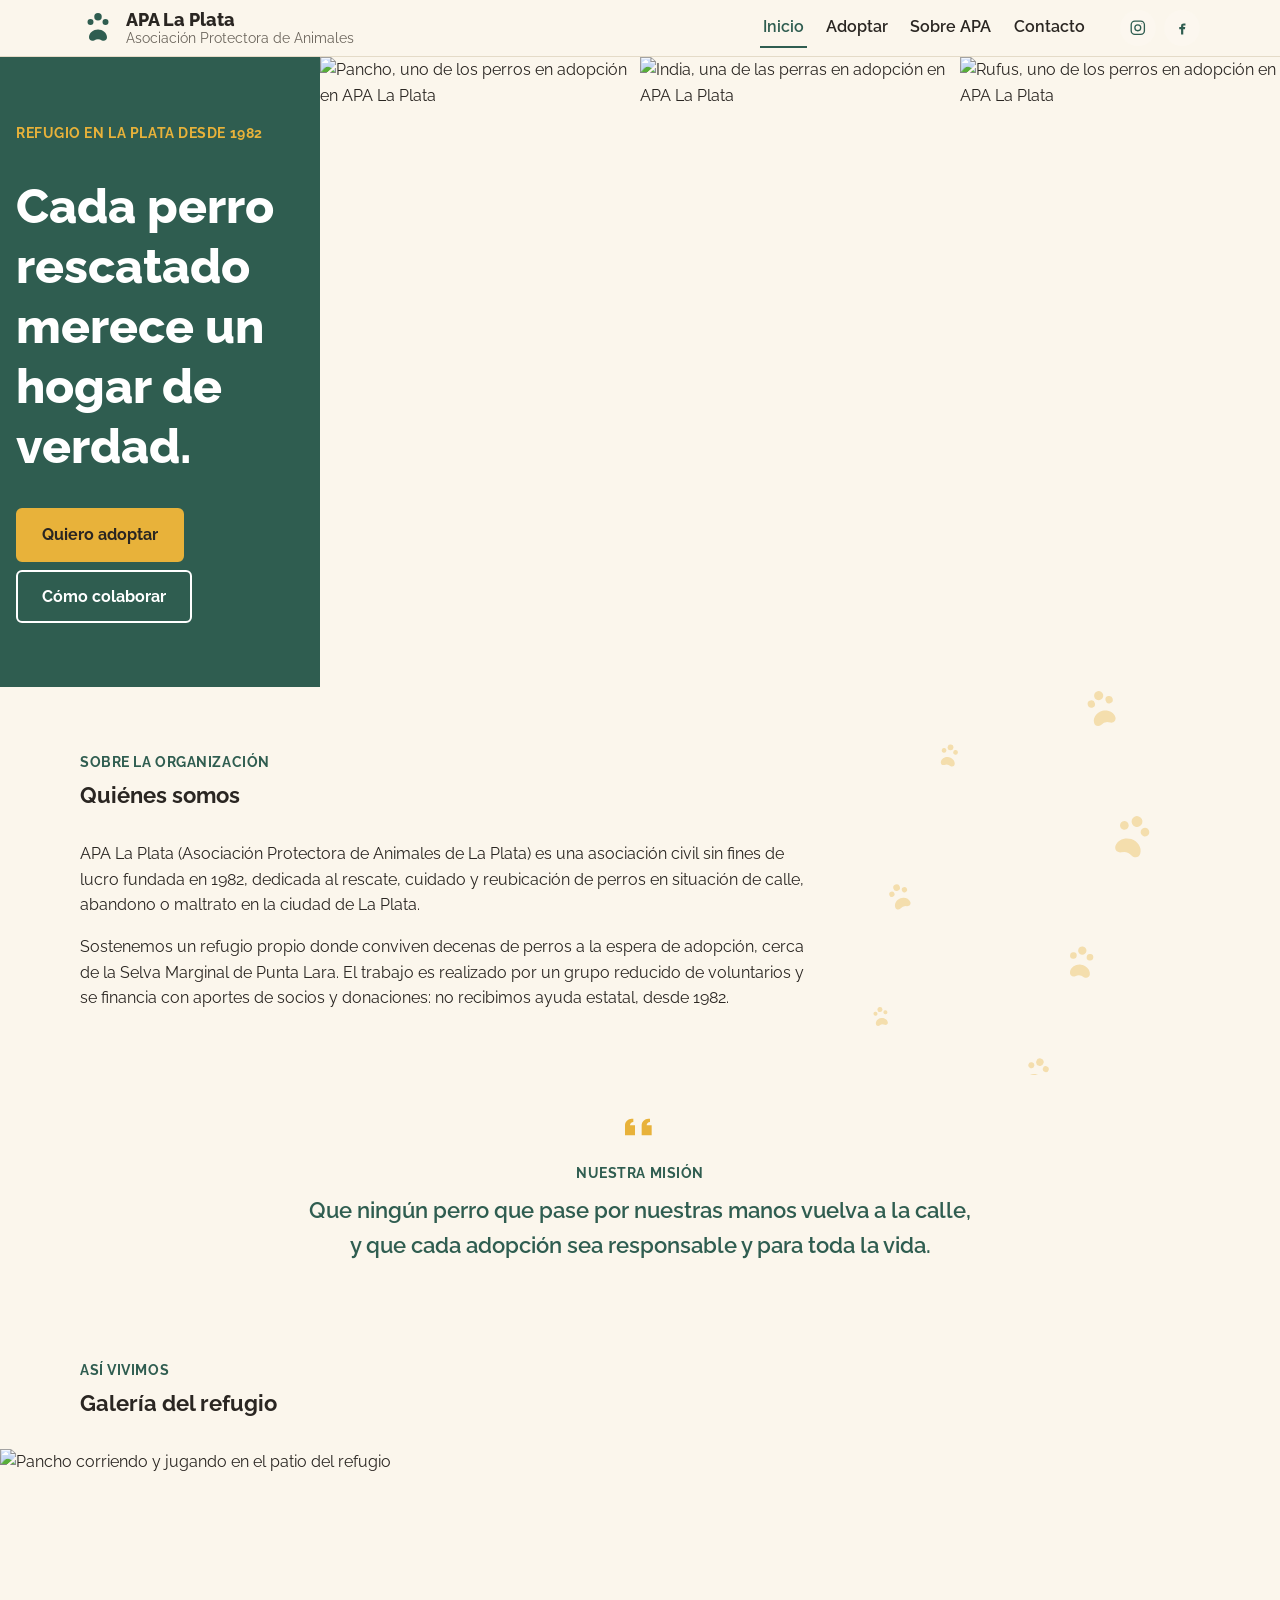
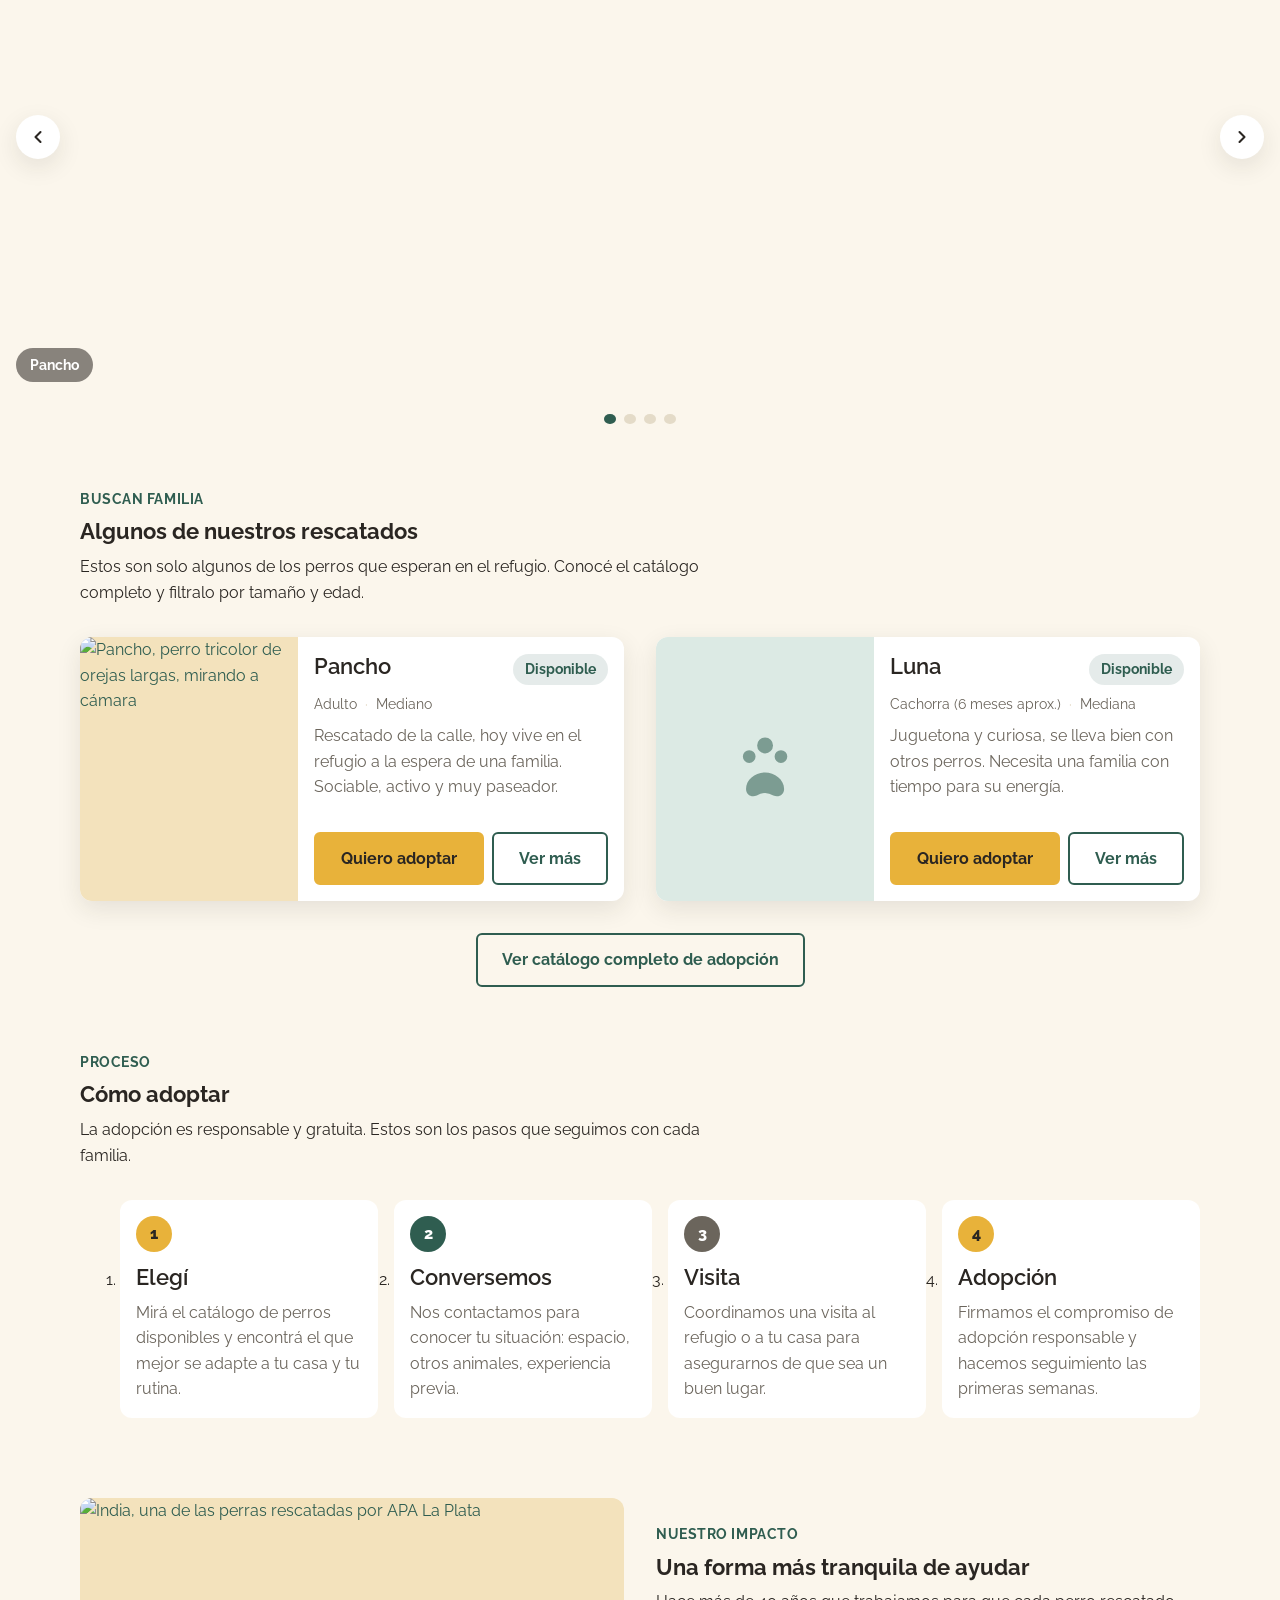
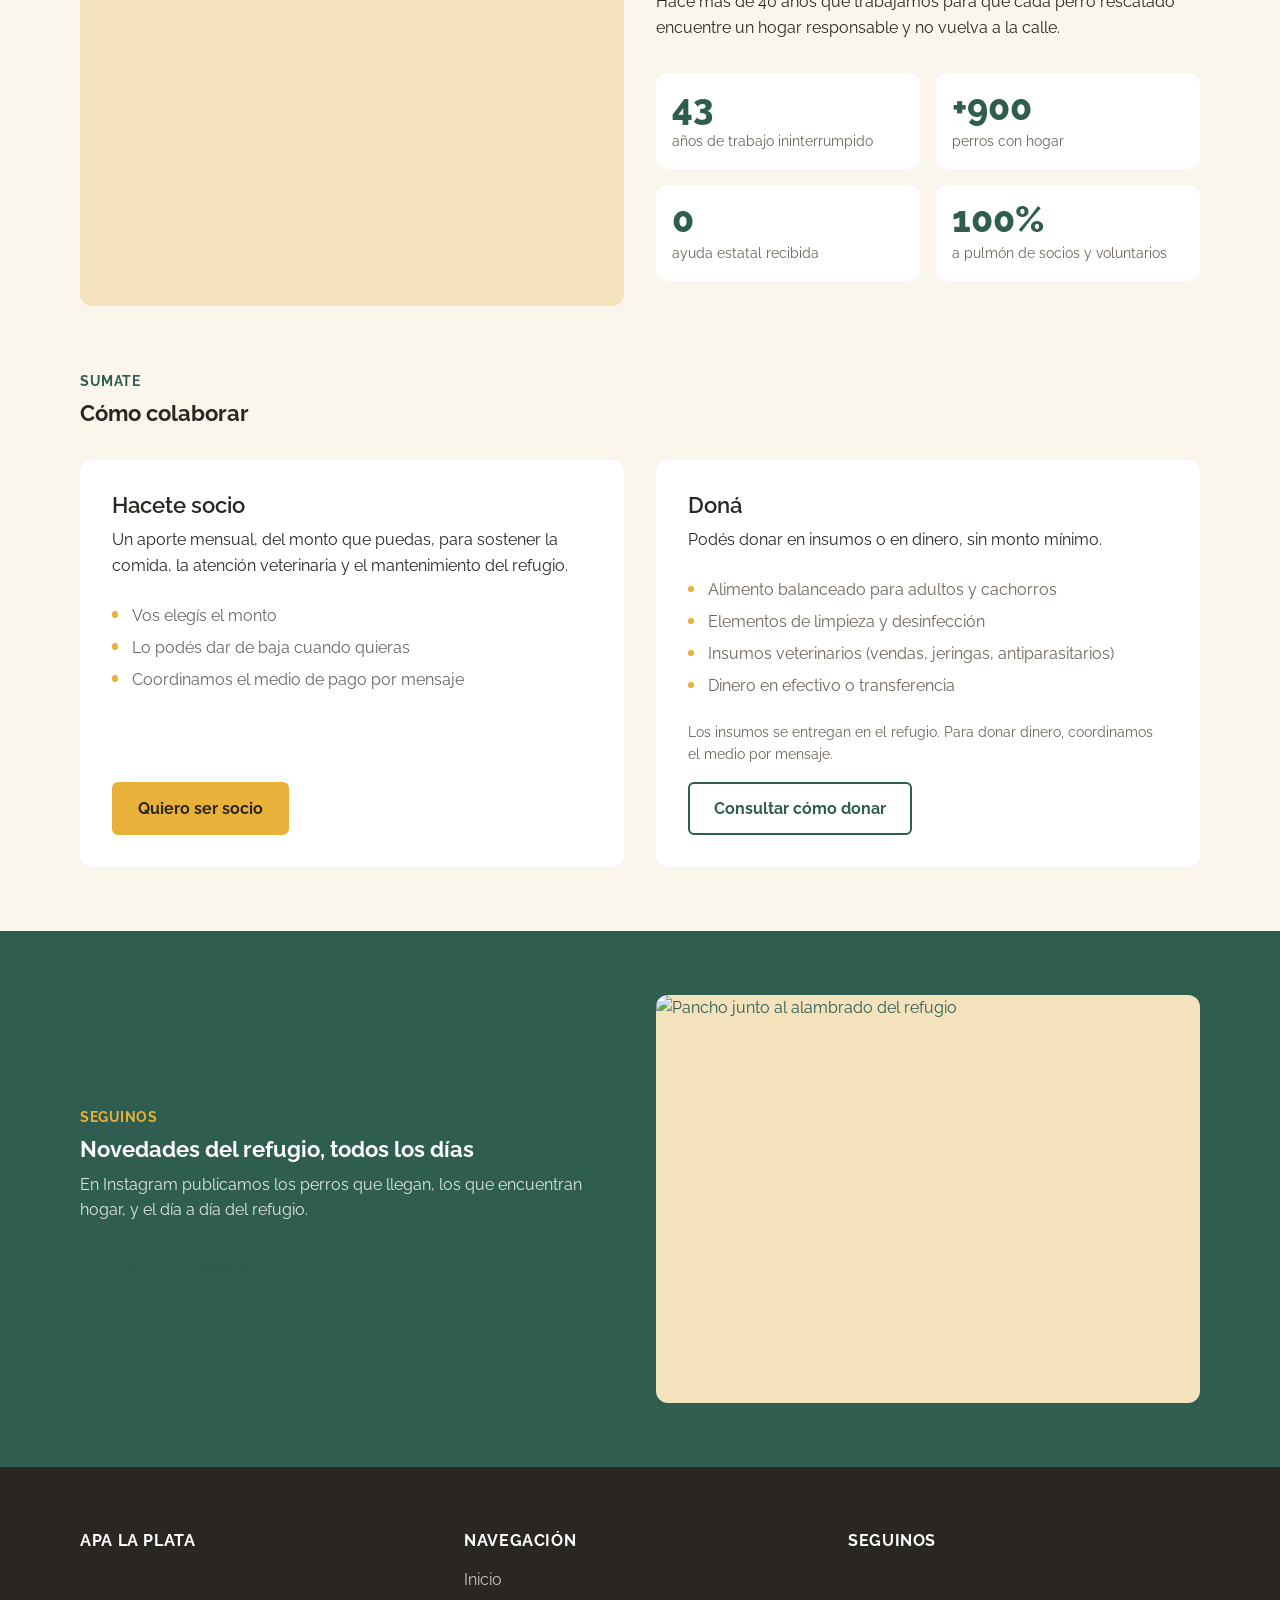
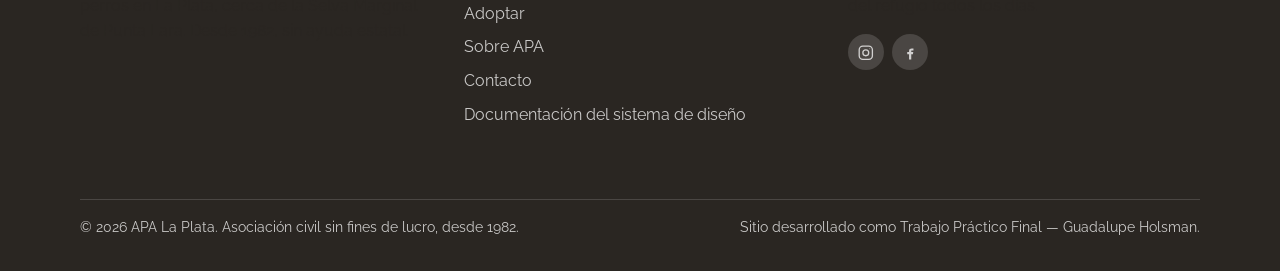
==== index.html @ 51a36fa0 "Agregar sitio APA La Plata: HTML de las 5 páginas y CSS del sistema de diseño Implementa css/styles." ====
<!DOCTYPE html>
<html lang="es">
<head>
<meta charset="UTF-8">
<meta name="viewport" content="width=device-width, initial-scale=1.0">
<title>APA La Plata — Adoptá, ayudá, sumate</title>
<meta name="description" content="APA La Plata rescata, cuida y busca hogar para perros en situación de calle desde 1982. Conocé a los perros disponibles para adopción y cómo colaborar.">
<link rel="preconnect" href="https://fonts.googleapis.com">
<link rel="preconnect" href="https://fonts.gstatic.com" crossorigin>
<link href="https://fonts.googleapis.com/css2?family=Raleway:wght@400;600;700;800&display=swap" rel="stylesheet">
<link rel="stylesheet" href="css/styles.css">
<noscript><style>.reveal{opacity:1!important;transform:none!important;}</style></noscript>
</head>
<body>
<div class="pagina">

<header class="encabezado-principal">
  <div class="contenedor encabezado-principal__barra">
    <a href="index.html" class="marca">
      <svg class="marca__icono" viewBox="0 0 24 24" fill="currentColor" aria-hidden="true">
        <path d="M12 2a2.5 2.5 0 0 1 2.5 2.5A2.5 2.5 0 0 1 12 7a2.5 2.5 0 0 1-2.5-2.5A2.5 2.5 0 0 1 12 2zM7 6a2 2 0 1 1 0 4 2 2 0 0 1 0-4zM17 6a2 2 0 1 1 0 4 2 2 0 0 1 0-4zM12 13c3 0 6 2.2 6 5.2 0 1.8-1.6 2.8-3.4 2.1a4.8 4.8 0 0 0-5.2 0C7.6 21 6 20 6 18.2 6 15.2 9 13 12 13z"/>
      </svg>
      <span class="marca__texto">
        <span class="marca__nombre">APA La Plata</span>
        <span class="marca__lugar">Asociación Protectora de Animales</span>
      </span>
    </a>

    <button class="nav-toggle" id="nav-toggle" aria-expanded="false" aria-controls="nav-principal">
      <svg class="nav-toggle__icono" viewBox="0 0 24 24" fill="none" stroke="currentColor" stroke-width="2" stroke-linecap="round" aria-hidden="true">
        <line x1="4" y1="7" x2="20" y2="7"></line>
        <line x1="4" y1="12" x2="20" y2="12"></line>
        <line x1="4" y1="17" x2="20" y2="17"></line>
      </svg>
      Menú
    </button>

    <nav class="nav-principal" id="nav-principal" aria-label="Navegación principal">
      <ul class="nav-principal__lista">
        <li><a class="nav-principal__enlace" href="index.html" aria-current="page">Inicio</a></li>
        <li><a class="nav-principal__enlace" href="adopcion.html">Adoptar</a></li>
        <li><a class="nav-principal__enlace" href="index.html#sobre">Sobre APA</a></li>
        <li><a class="nav-principal__enlace" href="contacto.html">Contacto</a></li>
      </ul>
      <div class="nav-principal__redes">
        <a class="icono-red" href="https://www.instagram.com/apa.perritosenadopcion/" target="_blank" rel="noopener" aria-label="APA La Plata en Instagram">
          <svg viewBox="0 0 24 24" fill="none" stroke="currentColor" stroke-width="1.8" aria-hidden="true"><rect x="3" y="3" width="18" height="18" rx="5"></rect><circle cx="12" cy="12" r="4"></circle><circle cx="17.5" cy="6.5" r="0.6" fill="currentColor" stroke="none"></circle></svg>
        </a>
        <a class="icono-red" href="https://www.facebook.com/" target="_blank" rel="noopener" aria-label="APA La Plata en Facebook">
          <svg viewBox="0 0 24 24" fill="currentColor" aria-hidden="true"><path d="M14 9.6V11h2.7l-.4 3H14v7h-3v-7H8.5v-3H11V9.4C11 7 12.6 6 14.7 6H17v3h-2.4c-.4 0-.6.2-.6.6z"></path></svg>
        </a>
      </div>
    </nav>
  </div>
</header>

<main>

  <!-- HeroInicio: franja de fotos a pantalla casi completa -->
  <section class="hero-full">
    <div class="hero-full__panel hero-full__panel--texto reveal">
      <p class="hero-full__kicker">Refugio en La Plata desde 1982</p>
      <h1 class="hero-full__titulo">Cada perro rescatado merece un hogar de verdad.</h1>
      <div class="hero-full__acciones">
        <a href="adopcion.html" class="btn btn-primario">Quiero adoptar</a>
        <a href="contacto.html" class="btn btn-secundario">Cómo colaborar</a>
      </div>
    </div>
    <div class="hero-full__panel">
      <img src="img/perros/pancho-1.jpg" alt="Pancho, uno de los perros en adopción en APA La Plata" loading="lazy">
    </div>
    <div class="hero-full__panel">
      <img src="img/perros/india.jpg" alt="India, una de las perras en adopción en APA La Plata" loading="lazy">
    </div>
    <div class="hero-full__panel">
      <img src="img/perros/rufus.jpg" alt="Rufus, uno de los perros en adopción en APA La Plata" loading="lazy">
    </div>
  </section>

  <!-- Sección: Sobre APA (institucional) -->
  <section id="sobre" class="contenedor seccion-sobre">
    <div class="huellas-decorativas" aria-hidden="true">
      <svg class="huellas-decorativas__pata" style="top:0%; right:8%; width:2.75rem; transform:rotate(-14deg);" viewBox="0 0 24 24" fill="currentColor"><path d="M12 2a2.5 2.5 0 0 1 2.5 2.5A2.5 2.5 0 0 1 12 7a2.5 2.5 0 0 1-2.5-2.5A2.5 2.5 0 0 1 12 2zM7 6a2 2 0 1 1 0 4 2 2 0 0 1 0-4zM17 6a2 2 0 1 1 0 4 2 2 0 0 1 0-4zM12 13c3 0 6 2.2 6 5.2 0 1.8-1.6 2.8-3.4 2.1a4.8 4.8 0 0 0-5.2 0C7.6 21 6 20 6 18.2 6 15.2 9 13 12 13z"/></svg>
      <svg class="huellas-decorativas__pata" style="top:14%; right:22%; width:1.75rem; transform:rotate(10deg);" viewBox="0 0 24 24" fill="currentColor"><path d="M12 2a2.5 2.5 0 0 1 2.5 2.5A2.5 2.5 0 0 1 12 7a2.5 2.5 0 0 1-2.5-2.5A2.5 2.5 0 0 1 12 2zM7 6a2 2 0 1 1 0 4 2 2 0 0 1 0-4zM17 6a2 2 0 1 1 0 4 2 2 0 0 1 0-4zM12 13c3 0 6 2.2 6 5.2 0 1.8-1.6 2.8-3.4 2.1a4.8 4.8 0 0 0-5.2 0C7.6 21 6 20 6 18.2 6 15.2 9 13 12 13z"/></svg>
      <svg class="huellas-decorativas__pata" style="top:32%; right:5%; width:3.25rem; transform:rotate(18deg);" viewBox="0 0 24 24" fill="currentColor"><path d="M12 2a2.5 2.5 0 0 1 2.5 2.5A2.5 2.5 0 0 1 12 7a2.5 2.5 0 0 1-2.5-2.5A2.5 2.5 0 0 1 12 2zM7 6a2 2 0 1 1 0 4 2 2 0 0 1 0-4zM17 6a2 2 0 1 1 0 4 2 2 0 0 1 0-4zM12 13c3 0 6 2.2 6 5.2 0 1.8-1.6 2.8-3.4 2.1a4.8 4.8 0 0 0-5.2 0C7.6 21 6 20 6 18.2 6 15.2 9 13 12 13z"/></svg>
      <svg class="huellas-decorativas__pata" style="top:50%; right:26%; width:2rem; transform:rotate(-20deg);" viewBox="0 0 24 24" fill="currentColor"><path d="M12 2a2.5 2.5 0 0 1 2.5 2.5A2.5 2.5 0 0 1 12 7a2.5 2.5 0 0 1-2.5-2.5A2.5 2.5 0 0 1 12 2zM7 6a2 2 0 1 1 0 4 2 2 0 0 1 0-4zM17 6a2 2 0 1 1 0 4 2 2 0 0 1 0-4zM12 13c3 0 6 2.2 6 5.2 0 1.8-1.6 2.8-3.4 2.1a4.8 4.8 0 0 0-5.2 0C7.6 21 6 20 6 18.2 6 15.2 9 13 12 13z"/></svg>
      <svg class="huellas-decorativas__pata" style="top:66%; right:10%; width:2.5rem; transform:rotate(6deg);" viewBox="0 0 24 24" fill="currentColor"><path d="M12 2a2.5 2.5 0 0 1 2.5 2.5A2.5 2.5 0 0 1 12 7a2.5 2.5 0 0 1-2.5-2.5A2.5 2.5 0 0 1 12 2zM7 6a2 2 0 1 1 0 4 2 2 0 0 1 0-4zM17 6a2 2 0 1 1 0 4 2 2 0 0 1 0-4zM12 13c3 0 6 2.2 6 5.2 0 1.8-1.6 2.8-3.4 2.1a4.8 4.8 0 0 0-5.2 0C7.6 21 6 20 6 18.2 6 15.2 9 13 12 13z"/></svg>
      <svg class="huellas-decorativas__pata" style="top:82%; right:28%; width:1.5rem; transform:rotate(-8deg);" viewBox="0 0 24 24" fill="currentColor"><path d="M12 2a2.5 2.5 0 0 1 2.5 2.5A2.5 2.5 0 0 1 12 7a2.5 2.5 0 0 1-2.5-2.5A2.5 2.5 0 0 1 12 2zM7 6a2 2 0 1 1 0 4 2 2 0 0 1 0-4zM17 6a2 2 0 1 1 0 4 2 2 0 0 1 0-4zM12 13c3 0 6 2.2 6 5.2 0 1.8-1.6 2.8-3.4 2.1a4.8 4.8 0 0 0-5.2 0C7.6 21 6 20 6 18.2 6 15.2 9 13 12 13z"/></svg>
      <svg class="huellas-decorativas__pata" style="top:95%; right:14%; width:2.25rem; transform:rotate(15deg);" viewBox="0 0 24 24" fill="currentColor"><path d="M12 2a2.5 2.5 0 0 1 2.5 2.5A2.5 2.5 0 0 1 12 7a2.5 2.5 0 0 1-2.5-2.5A2.5 2.5 0 0 1 12 2zM7 6a2 2 0 1 1 0 4 2 2 0 0 1 0-4zM17 6a2 2 0 1 1 0 4 2 2 0 0 1 0-4zM12 13c3 0 6 2.2 6 5.2 0 1.8-1.6 2.8-3.4 2.1a4.8 4.8 0 0 0-5.2 0C7.6 21 6 20 6 18.2 6 15.2 9 13 12 13z"/></svg>
    </div>
    <div class="seccion__encabezado reveal">
      <p class="seccion__kicker">Sobre la organización</p>
      <h2>Quiénes somos</h2>
    </div>
    <div class="texto-institucional reveal">
      <p>APA La Plata (Asociación Protectora de Animales de La Plata) es una asociación civil sin fines de lucro fundada en 1982, dedicada al rescate, cuidado y reubicación de perros en situación de calle, abandono o maltrato en la ciudad de La Plata.</p>
      <p>Sostenemos un refugio propio donde conviven decenas de perros a la espera de adopción, cerca de la Selva Marginal de Punta Lara. El trabajo es realizado por un grupo reducido de voluntarios y se financia con aportes de socios y donaciones: no recibimos ayuda estatal, desde 1982.</p>
    </div>
  </section>

  <!-- Sección: Nuestra misión (cita destacada, organismo propio) -->
  <section class="contenedor">
    <div class="mision-seccion reveal">
      <svg class="mision-seccion__comilla" viewBox="0 0 24 24" fill="currentColor" aria-hidden="true">
        <path d="M7 7c-2.2 0-4 1.8-4 4v6h6v-6H6c0-1.1.9-2 2-2V7zm10 0c-2.2 0-4 1.8-4 4v6h6v-6h-3c0-1.1.9-2 2-2V7z"/>
      </svg>
      <p class="seccion__kicker">Nuestra misión</p>
      <p class="mision-seccion__cita">Que ningún perro que pase por nuestras manos vuelva a la calle, y que cada adopción sea responsable y para toda la vida.</p>
    </div>
  </section>

  <!-- Sección: Galería (CarruselFotos panorámico a todo el ancho, con
       leyenda por foto). Es, junto con HeroInicio, el único organismo que
       excede el ancho de lectura: el encabezado queda en .contenedor pero
       el carrusel ocupa el ancho completo del viewport. -->
  <section>
    <div class="contenedor">
      <div class="seccion__encabezado reveal">
        <p class="seccion__kicker">Así vivimos</p>
        <h2>Galería del refugio</h2>
      </div>
    </div>
    <div class="carrusel-fotos carrusel-fotos--ancho carrusel-fotos--completo reveal" aria-label="Fotos del refugio y sus perros" aria-roledescription="carrusel">
      <div class="carrusel-fotos__viewport">
        <ul class="carrusel-fotos__pista" id="carrusel-pista">
          <li class="carrusel-fotos__slide">
            <img src="img/perros/pancho-2.jpg" alt="Pancho corriendo y jugando en el patio del refugio" loading="lazy">
            <span class="carrusel-fotos__caption">Pancho</span>
          </li>
          <li class="carrusel-fotos__slide">
            <img src="img/perros/india.jpg" alt="India, perra color canela con arnés rosa" loading="lazy">
            <span class="carrusel-fotos__caption">India</span>
          </li>
          <li class="carrusel-fotos__slide">
            <img src="img/perros/rufus.jpg" alt="Rufus asomado en la puerta de su caseta" loading="lazy">
            <span class="carrusel-fotos__caption">Rufus</span>
          </li>
          <li class="carrusel-fotos__slide">
            <img src="img/perros/pancho-3.jpg" alt="Pancho junto al alambrado del refugio" loading="lazy">
            <span class="carrusel-fotos__caption">Pancho</span>
          </li>
        </ul>
      </div>
      <button type="button" class="carrusel-fotos__control carrusel-fotos__control--prev" data-carrusel-prev aria-label="Foto anterior">
        <svg viewBox="0 0 24 24" fill="none" stroke="currentColor" stroke-width="2.5" stroke-linecap="round" stroke-linejoin="round" aria-hidden="true"><path d="M15 6l-6 6 6 6"></path></svg>
      </button>
      <button type="button" class="carrusel-fotos__control carrusel-fotos__control--next" data-carrusel-next aria-label="Foto siguiente">
        <svg viewBox="0 0 24 24" fill="none" stroke="currentColor" stroke-width="2.5" stroke-linecap="round" stroke-linejoin="round" aria-hidden="true"><path d="M9 6l6 6-6 6"></path></svg>
      </button>
      <div class="carrusel-fotos__dots" role="tablist" aria-label="Seleccionar foto">
        <button type="button" class="carrusel-fotos__dot" data-carrusel-dot="0" aria-label="Foto 1" aria-current="true"></button>
        <button type="button" class="carrusel-fotos__dot" data-carrusel-dot="1" aria-label="Foto 2"></button>
        <button type="button" class="carrusel-fotos__dot" data-carrusel-dot="2" aria-label="Foto 3"></button>
        <button type="button" class="carrusel-fotos__dot" data-carrusel-dot="3" aria-label="Foto 4"></button>
      </div>
    </div>
  </section>

  <!-- Sección: Perros destacados (reutiliza TarjetaAnimal en contenedores más anchos) -->
  <section class="contenedor">
    <div class="seccion__encabezado reveal">
      <p class="seccion__kicker">Buscan familia</p>
      <h2>Algunos de nuestros rescatados</h2>
      <p>Estos son solo algunos de los perros que esperan en el refugio. Conocé el catálogo completo y filtralo por tamaño y edad.</p>
    </div>

    <div class="grilla-destacados">
      <article class="tarjeta-animal reveal">
        <div class="tarjeta-animal__layout">
          <div class="tarjeta-animal__imagen-envoltorio">
            <div class="imagen-animal">
              <img src="img/perros/pancho-1.jpg" alt="Pancho, perro tricolor de orejas largas, mirando a cámara">
            </div>
          </div>
          <div class="tarjeta-animal__contenido">
            <div class="tarjeta-animal__encabezado">
              <h3 class="tarjeta-animal__nombre">Pancho</h3>
              <span class="etiqueta-estado etiqueta-estado_disponible">Disponible</span>
            </div>
            <ul class="tarjeta-animal__meta">
              <li>Adulto</li>
              <li>Mediano</li>
            </ul>
            <p class="tarjeta-animal__descripcion">Rescatado de la calle, hoy vive en el refugio a la espera de una familia. Sociable, activo y muy paseador.</p>
            <div class="tarjeta-animal__acciones">
              <a href="animal.html" class="btn btn-primario">Quiero adoptar</a>
              <a href="animal.html" class="btn btn-secundario">Ver más</a>
            </div>
          </div>
        </div>
      </article>

      <article class="tarjeta-animal reveal reveal--retraso-1">
        <div class="tarjeta-animal__layout">
          <div class="tarjeta-animal__imagen-envoltorio">
            <div class="imagen-animal imagen-animal--paleta-2">
              <svg viewBox="0 0 24 24" fill="currentColor" aria-hidden="true"><path d="M12 2a2.5 2.5 0 0 1 2.5 2.5A2.5 2.5 0 0 1 12 7a2.5 2.5 0 0 1-2.5-2.5A2.5 2.5 0 0 1 12 2zM7 6a2 2 0 1 1 0 4 2 2 0 0 1 0-4zM17 6a2 2 0 1 1 0 4 2 2 0 0 1 0-4zM12 13c3 0 6 2.2 6 5.2 0 1.8-1.6 2.8-3.4 2.1a4.8 4.8 0 0 0-5.2 0C7.6 21 6 20 6 18.2 6 15.2 9 13 12 13z"/></svg>
            </div>
          </div>
          <div class="tarjeta-animal__contenido">
            <div class="tarjeta-animal__encabezado">
              <h3 class="tarjeta-animal__nombre">Luna</h3>
              <span class="etiqueta-estado etiqueta-estado_disponible">Disponible</span>
            </div>
            <ul class="tarjeta-animal__meta">
              <li>Cachorra (6 meses aprox.)</li>
              <li>Mediana</li>
            </ul>
            <p class="tarjeta-animal__descripcion">Juguetona y curiosa, se lleva bien con otros perros. Necesita una familia con tiempo para su energía.</p>
            <div class="tarjeta-animal__acciones">
              <a href="animal.html" class="btn btn-primario">Quiero adoptar</a>
              <a href="animal.html" class="btn btn-secundario">Ver más</a>
            </div>
          </div>
        </div>
      </article>
    </div>

    <p style="margin-top: var(--espacio-md); text-align:center;">
      <a href="adopcion.html" class="btn btn-secundario">Ver catálogo completo de adopción</a>
    </p>
  </section>

  <!-- Sección: Cómo adoptar (SeccionProceso) -->
  <section class="contenedor">
    <div class="seccion__encabezado reveal">
      <p class="seccion__kicker">Proceso</p>
      <h2>Cómo adoptar</h2>
      <p>La adopción es responsable y gratuita. Estos son los pasos que seguimos con cada familia.</p>
    </div>
    <ol class="pasos">
      <li class="pasos__item pasos__item--mostaza reveal">
        <h3 class="pasos__titulo">Elegí</h3>
        <p class="pasos__texto">Mirá el catálogo de perros disponibles y encontrá el que mejor se adapte a tu casa y tu rutina.</p>
      </li>
      <li class="pasos__item pasos__item--verde reveal reveal--retraso-1">
        <h3 class="pasos__titulo">Conversemos</h3>
        <p class="pasos__texto">Nos contactamos para conocer tu situación: espacio, otros animales, experiencia previa.</p>
      </li>
      <li class="pasos__item pasos__item--tostado reveal reveal--retraso-2">
        <h3 class="pasos__titulo">Visita</h3>
        <p class="pasos__texto">Coordinamos una visita al refugio o a tu casa para asegurarnos de que sea un buen lugar.</p>
      </li>
      <li class="pasos__item pasos__item--mostaza reveal reveal--retraso-3">
        <h3 class="pasos__titulo">Adopción</h3>
        <p class="pasos__texto">Firmamos el compromiso de adopción responsable y hacemos seguimiento las primeras semanas.</p>
      </li>
    </ol>
  </section>

  <!-- Sección: Nuestro impacto (DatoInstitucional + foto) -->
  <section class="contenedor">
    <div class="grid-dos-columnas">
      <div class="imagen-animal">
        <img src="img/perros/india.jpg" alt="India, una de las perras rescatadas por APA La Plata" loading="lazy">
      </div>
      <div class="reveal">
        <p class="seccion__kicker">Nuestro impacto</p>
        <h2>Una forma más tranquila de ayudar</h2>
        <p>Hace más de 40 años que trabajamos para que cada perro rescatado encuentre un hogar responsable y no vuelva a la calle.</p>
        <div class="grilla-datos">
          <div class="dato-institucional">
            <span class="dato-institucional__numero">43</span>
            <span class="dato-institucional__etiqueta">años de trabajo ininterrumpido</span>
          </div>
          <div class="dato-institucional">
            <span class="dato-institucional__numero">+900</span>
            <span class="dato-institucional__etiqueta">perros con hogar</span>
          </div>
          <div class="dato-institucional">
            <span class="dato-institucional__numero">0</span>
            <span class="dato-institucional__etiqueta">ayuda estatal recibida</span>
          </div>
          <div class="dato-institucional">
            <span class="dato-institucional__numero">100%</span>
            <span class="dato-institucional__etiqueta">a pulmón de socios y voluntarios</span>
          </div>
        </div>
      </div>
    </div>
  </section>

  <!-- Sección: Cómo colaborar -->
  <section class="contenedor">
    <div class="seccion__encabezado reveal">
      <p class="seccion__kicker">Sumate</p>
      <h2>Cómo colaborar</h2>
    </div>
    <div class="grid-dos-columnas">
      <article class="colaborar-tarjeta reveal">
        <h3>Hacete socio</h3>
        <p>Un aporte mensual, del monto que puedas, para sostener la comida, la atención veterinaria y el mantenimiento del refugio.</p>
        <ul class="lista-simple">
          <li>Vos elegís el monto</li>
          <li>Lo podés dar de baja cuando quieras</li>
          <li>Coordinamos el medio de pago por mensaje</li>
        </ul>
        <a href="contacto.html" class="btn btn-primario">Quiero ser socio</a>
      </article>
      <article class="colaborar-tarjeta reveal reveal--retraso-1">
        <h3>Doná</h3>
        <p>Podés donar en insumos o en dinero, sin monto mínimo.</p>
        <ul class="lista-simple">
          <li>Alimento balanceado para adultos y cachorros</li>
          <li>Elementos de limpieza y desinfección</li>
          <li>Insumos veterinarios (vendas, jeringas, antiparasitarios)</li>
          <li>Dinero en efectivo o transferencia</li>
        </ul>
        <p class="colaborar-tarjeta__nota">Los insumos se entregan en el refugio. Para donar dinero, coordinamos el medio por mensaje.</p>
        <a href="contacto.html" class="btn btn-secundario">Consultar cómo donar</a>
      </article>
    </div>
  </section>

  <!-- Sección: CTA final (banner grande, cierre de la home) -->
  <section class="cta-final">
    <div class="contenedor cta-final__grid">
      <div class="reveal">
        <p class="seccion__kicker" style="color: var(--color-primario);">Seguinos</p>
        <h2>Novedades del refugio, todos los días</h2>
        <p>En Instagram publicamos los perros que llegan, los que encuentran hogar, y el día a día del refugio.</p>
        <a href="https://www.instagram.com/apa.perritosenadopcion/" target="_blank" rel="noopener" class="btn btn-secundario">Seguir en Instagram</a>
      </div>
      <div class="imagen-animal cta-final__foto">
        <img src="img/perros/pancho-3.jpg" alt="Pancho junto al alambrado del refugio" loading="lazy">
      </div>
    </div>
  </section>

</main>

<footer class="pie-pagina">
  <div class="contenedor">
    <div class="pie-pagina__grid">
      <div>
        <h2 class="pie-pagina__titulo">APA La Plata</h2>
        <p>Asociación civil sin fines de lucro. Refugio de perros en La Plata, cerca de la Selva Marginal de Punta Lara. Desde 1982, sin ayuda estatal.</p>
      </div>
      <div>
        <h2 class="pie-pagina__titulo">Navegación</h2>
        <ul class="pie-pagina__lista">
          <li><a href="index.html">Inicio</a></li>
          <li><a href="adopcion.html">Adoptar</a></li>
          <li><a href="index.html#sobre">Sobre APA</a></li>
          <li><a href="contacto.html">Contacto</a></li>
          <li><a href="sistema.html">Documentación del sistema de diseño</a></li>
        </ul>
      </div>
      <div>
        <h2 class="pie-pagina__titulo">Seguinos</h2>
        <p>Publicamos perros en adopción y novedades del refugio todos los días.</p>
        <div class="pie-pagina__redes">
          <a class="icono-red" href="https://www.instagram.com/apa.perritosenadopcion/" target="_blank" rel="noopener" aria-label="APA La Plata en Instagram">
            <svg viewBox="0 0 24 24" fill="none" stroke="currentColor" stroke-width="1.8" aria-hidden="true"><rect x="3" y="3" width="18" height="18" rx="5"></rect><circle cx="12" cy="12" r="4"></circle><circle cx="17.5" cy="6.5" r="0.6" fill="currentColor" stroke="none"></circle></svg>
          </a>
          <a class="icono-red" href="https://www.facebook.com/" target="_blank" rel="noopener" aria-label="APA La Plata en Facebook">
            <svg viewBox="0 0 24 24" fill="currentColor" aria-hidden="true"><path d="M14 9.6V11h2.7l-.4 3H14v7h-3v-7H8.5v-3H11V9.4C11 7 12.6 6 14.7 6H17v3h-2.4c-.4 0-.6.2-.6.6z"></path></svg>
          </a>
        </div>
      </div>
    </div>
    <div class="pie-pagina__base">
      <span>© 2026 APA La Plata. Asociación civil sin fines de lucro, desde 1982.</span>
      <span>Sitio desarrollado como Trabajo Práctico Final — Guadalupe Holsman.</span>
    </div>
  </div>
</footer>

</div>
<script src="js/main.js"></script>
</body>
</html>
---- css/styles.css ----
/* ==========================================================================
   APA La Plata — Sistema de diseño
   Ver documentación completa en sistema.html
   ========================================================================== */

/* --- Tokens ------------------------------------------------------------- */
:root {
  /* Color */
  --color-primario: #E8B23A;
  --color-primario-oscuro: #C9922A;
  --color-secundario: #2F5D50;
  --color-secundario-oscuro: #24473D;
  --color-texto: #2A2622;
  --color-texto-suave: #6B655C;
  --color-fondo: #FBF6EC;
  --color-texto-inverso: #FFFFFF;
  --color-superficie: #FFFFFF;
  --color-borde: #E4DBC8;

  /* Paletas de imagen-animal (placeholders sin foto) */
  --paleta-1-fondo: #F3E2BC;
  --paleta-2-fondo: #DCEAE4;
  --paleta-3-fondo: #EFE6DC;

  /* Tipografía */
  --tipo-fuente: 'Raleway', sans-serif;
  --tipo-display: 2.25rem;
  --tipo-grande: 1.375rem;
  --tipo-base: 1rem;
  --tipo-pequeno: 0.875rem;

  /* Espaciado */
  --espacio-xs: 0.5rem;
  --espacio-sm: 1rem;
  --espacio-md: 2rem;
  --espacio-lg: 4rem;

  /* Otros */
  --radio-borde: 0.75rem;
  --radio-borde-chico: 0.375rem;
  --sombra: 0 8px 24px rgba(42, 38, 34, 0.10);
  --ancho-contenido: 72rem;
  --transicion: 0.2s ease;
}

/* --- Reset ---------------------------------------------------------------- */
*,
*::before,
*::after { box-sizing: border-box; }

html { scroll-behavior: smooth; }

body {
  margin: 0;
  font-family: var(--tipo-fuente);
  font-size: var(--tipo-base);
  line-height: 1.6;
  color: var(--color-texto);
  background-color: var(--color-fondo);
}

img { max-width: 100%; display: block; }

ul { margin: 0; padding: 0; list-style: none; }

a { color: inherit; text-decoration: none; }

button { font: inherit; color: inherit; background: none; border: 0; cursor: pointer; }

input, textarea, select { font: inherit; color: inherit; }

table { border-collapse: collapse; width: 100%; }

h1, h2, h3, h4 { margin: 0 0 var(--espacio-xs); font-weight: 700; line-height: 1.25; }

h1 { font-size: var(--tipo-display); font-weight: 800; }
h2 { font-size: var(--tipo-grande); font-weight: 700; }
h3 { font-size: var(--tipo-grande); font-weight: 600; }

p { margin: 0 0 var(--espacio-sm); color: var(--color-texto); }
p:last-child { margin-bottom: 0; }

small { font-size: var(--tipo-pequeno); color: var(--color-texto-suave); }

code {
  font-family: ui-monospace, SFMono-Regular, Menlo, monospace;
  font-size: 0.9em;
  background: var(--color-borde);
  padding: 0.1em 0.4em;
  border-radius: 0.25em;
}

:focus-visible {
  outline: 3px solid var(--color-secundario);
  outline-offset: 2px;
}

@media (prefers-reduced-motion: reduce) {
  html { scroll-behavior: auto; }
  *, *::before, *::after { animation-duration: 0.01ms !important; transition-duration: 0.01ms !important; }
}

/* --- Layout macro (CSS Grid) ---------------------------------------------- */
.pagina {
  display: grid;
  grid-template-rows: auto 1fr auto;
  min-height: 100vh;
}

.contenedor {
  width: 100%;
  max-width: var(--ancho-contenido);
  margin-inline: auto;
  padding-inline: var(--espacio-sm);
}

main > .contenedor,
main > section.contenedor {
  padding-block: var(--espacio-lg);
}

main > .contenedor + .contenedor,
main > section + section {
  padding-top: 0;
}

.grid-dos-columnas {
  display: grid;
  gap: var(--espacio-md);
  align-items: center;
}

@media (min-width: 768px) {
  .grid-dos-columnas { grid-template-columns: 1fr 1fr; }
}

/* --- Animaciones al aparecer (reveal) -------------------------------------- */
.reveal {
  opacity: 0;
  transform: translateY(1.25rem);
  transition: opacity 0.6s ease, transform 0.6s ease;
}

.reveal.reveal--visible {
  opacity: 1;
  transform: none;
}

.reveal--retraso-1 { transition-delay: 0.1s; }
.reveal--retraso-2 { transition-delay: 0.2s; }
.reveal--retraso-3 { transition-delay: 0.3s; }

/* --- Botones (átomo) -------------------------------------------------------- */
.btn {
  display: inline-flex;
  align-items: center;
  justify-content: center;
  gap: var(--espacio-xs);
  padding: 0.75em 1.5em;
  border-radius: var(--radio-borde-chico);
  font-size: var(--tipo-base);
  font-weight: 700;
  border: 2px solid transparent;
  transition: background-color var(--transicion), border-color var(--transicion), color var(--transicion), transform var(--transicion);
  white-space: nowrap;
}

.btn:hover { transform: translateY(-1px); }
.btn:active { transform: translateY(0); }

.btn-primario {
  background-color: var(--color-primario);
  color: var(--color-texto);
  border-color: var(--color-primario);
}

.btn-primario:hover {
  background-color: var(--color-primario-oscuro);
  border-color: var(--color-primario-oscuro);
}

.btn-secundario {
  background-color: transparent;
  color: var(--color-secundario);
  border-color: var(--color-secundario);
}

.btn-secundario:hover {
  background-color: var(--color-secundario);
  color: var(--color-texto-inverso);
}

/* --- Ícono de red social (átomo) -------------------------------------------- */
.icono-red {
  display: inline-flex;
  align-items: center;
  justify-content: center;
  width: 2.25rem;
  height: 2.25rem;
  border-radius: 50%;
  background-color: rgba(255, 255, 255, 0.15);
  color: currentColor;
  transition: background-color var(--transicion), transform var(--transicion);
}

.icono-red svg { width: 1.1rem; height: 1.1rem; }

.icono-red:hover {
  background-color: rgba(255, 255, 255, 0.3);
  transform: translateY(-2px);
}

/* --- Etiqueta de estado (átomo) ---------------------------------------------- */
.etiqueta-estado {
  display: inline-flex;
  align-items: center;
  padding: 0.3em 0.85em;
  border-radius: 999px;
  font-size: var(--tipo-pequeno);
  font-weight: 700;
  white-space: nowrap;
}

.etiqueta-estado_disponible {
  background-color: rgba(47, 93, 80, 0.12);
  color: var(--color-secundario);
}

.etiqueta-estado_enproceso {
  background-color: rgba(232, 178, 58, 0.22);
  color: var(--color-primario-oscuro);
}

/* --- Campo de texto (átomo) --------------------------------------------------- */
.campo-texto {
  width: 100%;
  padding: 0.75em 1em;
  background-color: var(--color-superficie);
  border: 1.5px solid var(--color-borde);
  border-radius: var(--radio-borde-chico);
  transition: border-color var(--transicion);
}

.campo-texto:focus { border-color: var(--color-secundario); }

textarea.campo-texto { resize: vertical; min-height: 8rem; }

/* --- Imagen de animal (átomo) -------------------------------------------------- */
.imagen-animal {
  position: relative;
  aspect-ratio: 4 / 3;
  overflow: hidden;
  border-radius: var(--radio-borde);
  background-color: var(--paleta-1-fondo);
  color: var(--color-secundario);
}

.imagen-animal img {
  width: 100%;
  height: 100%;
  object-fit: cover;
}

.imagen-animal svg {
  position: absolute;
  inset: 0;
  margin: auto;
  width: 35%;
  height: 35%;
  opacity: 0.55;
}

.imagen-animal--paleta-2 { background-color: var(--paleta-2-fondo); }
.imagen-animal--paleta-3 { background-color: var(--paleta-3-fondo); }

/* ==========================================================================
   Encabezado principal (organismo)
   ========================================================================== */
.encabezado-principal {
  position: sticky;
  top: 0;
  z-index: 50;
  background-color: var(--color-fondo);
  border-bottom: 1px solid var(--color-borde);
}

.encabezado-principal__barra {
  display: flex;
  align-items: center;
  justify-content: space-between;
  gap: var(--espacio-sm);
  padding-block: var(--espacio-xs);
}

.marca {
  display: flex;
  align-items: center;
  gap: 0.6rem;
}

.marca__icono {
  width: 2.25rem;
  height: 2.25rem;
  color: var(--color-secundario);
  flex-shrink: 0;
}

.marca__texto { display: flex; flex-direction: column; line-height: 1.2; }

.marca__nombre { font-weight: 800; font-size: 1.1rem; }

.marca__lugar { font-size: var(--tipo-pequeno); color: var(--color-texto-suave); }

.nav-toggle {
  display: flex;
  align-items: center;
  gap: 0.4rem;
  padding: 0.5em 0.75em;
  font-size: var(--tipo-pequeno);
  font-weight: 700;
  border: 1.5px solid var(--color-borde);
  border-radius: var(--radio-borde-chico);
}

.nav-toggle__icono { width: 1.25rem; height: 1.25rem; }

.nav-principal {
  display: none;
  align-items: center;
  gap: var(--espacio-md);
}

.nav-principal.nav-principal--abierta {
  display: flex;
  position: absolute;
  top: 100%;
  left: 0;
  right: 0;
  flex-direction: column;
  align-items: stretch;
  gap: 0;
  background-color: var(--color-fondo);
  border-bottom: 1px solid var(--color-borde);
  box-shadow: var(--sombra);
  padding: var(--espacio-xs) var(--espacio-sm) var(--espacio-sm);
}

.nav-principal__lista {
  display: flex;
  flex-direction: column;
}

.nav-principal--abierta .nav-principal__lista { gap: 0; }

.nav-principal__enlace {
  display: block;
  padding: 0.75em 0.25em;
  font-weight: 600;
  border-bottom: 1px solid var(--color-borde);
}

.nav-principal__enlace[aria-current="page"] { color: var(--color-secundario); }

.nav-principal__redes {
  display: flex;
  gap: var(--espacio-xs);
  color: var(--color-secundario);
  padding-top: var(--espacio-sm);
}

@media (min-width: 768px) {
  .nav-toggle { display: none; }

  .nav-principal {
    display: flex;
    position: static;
    box-shadow: none;
    border: 0;
    padding: 0;
    background: none;
  }

  .nav-principal__lista {
    flex-direction: row;
    gap: var(--espacio-sm);
  }

  .nav-principal__enlace {
    padding: 0.4em 0.2em;
    border-bottom: 2px solid transparent;
  }

  .nav-principal__enlace:hover,
  .nav-principal__enlace[aria-current="page"] {
    border-bottom-color: var(--color-secundario);
  }

  .nav-principal__redes { padding-top: 0; color: var(--color-secundario); }
}

/* ==========================================================================
   Hero de inicio (organismo) — franja de fotos a pantalla casi completa
   ========================================================================== */
.hero-full {
  display: grid;
  grid-template-columns: 1fr;
  min-height: 60vh;
}

.hero-full__panel {
  position: relative;
  min-height: 16rem;
  overflow: hidden;
}

.hero-full__panel img {
  width: 100%;
  height: 100%;
  object-fit: cover;
}

.hero-full__panel--texto {
  display: flex;
  flex-direction: column;
  justify-content: center;
  gap: var(--espacio-sm);
  background-color: var(--color-secundario);
  color: var(--color-texto-inverso);
  padding: var(--espacio-lg) var(--espacio-sm);
}

.hero-full__kicker {
  font-size: var(--tipo-pequeno);
  font-weight: 700;
  letter-spacing: 0.04em;
  text-transform: uppercase;
  color: var(--color-primario);
}

.hero-full__titulo {
  font-size: clamp(var(--tipo-display), 5vw, 3rem);
  color: var(--color-texto-inverso);
}

.hero-full__acciones {
  display: flex;
  flex-wrap: wrap;
  gap: var(--espacio-xs);
  margin-top: var(--espacio-xs);
}

.hero-full__acciones .btn-secundario {
  color: var(--color-texto-inverso);
  border-color: var(--color-texto-inverso);
}

.hero-full__acciones .btn-secundario:hover {
  background-color: var(--color-texto-inverso);
  color: var(--color-secundario);
}

@media (min-width: 768px) {
  .hero-full { grid-template-columns: repeat(4, 1fr); min-height: 70vh; }
}

/* ==========================================================================
   Secciones genéricas
   ========================================================================== */
.seccion__encabezado {
  max-width: 42rem;
  margin-bottom: var(--espacio-md);
}

.seccion__kicker {
  font-size: var(--tipo-pequeno);
  font-weight: 700;
  letter-spacing: 0.04em;
  text-transform: uppercase;
  color: var(--color-secundario);
  margin-bottom: var(--espacio-xs);
}

.seccion-sobre { position: relative; overflow: hidden; }

.huellas-decorativas {
  position: absolute;
  inset: 0;
  z-index: 0;
  color: var(--color-primario);
  opacity: 0.35;
  pointer-events: none;
}

.huellas-decorativas__pata { position: absolute; }

.seccion-sobre .seccion__encabezado,
.seccion-sobre .texto-institucional { position: relative; z-index: 1; }

.texto-institucional {
  max-width: 46rem;
  font-size: var(--tipo-base);
  color: var(--color-texto-suave);
}

/* --- Misión (cita destacada) ---------------------------------------------- */
.mision-seccion {
  position: relative;
  max-width: 46rem;
  margin-inline: auto;
  text-align: center;
  padding: var(--espacio-md);
}

.mision-seccion__comilla {
  width: 2.5rem;
  height: 2.5rem;
  color: var(--color-primario);
  margin-bottom: var(--espacio-xs);
}

.mision-seccion__cita {
  font-size: var(--tipo-grande);
  font-weight: 600;
  color: var(--color-secundario);
  margin: 0;
}

/* ==========================================================================
   Carrusel de fotos
   ========================================================================== */
.carrusel-fotos {
  position: relative;
}

.carrusel-fotos--completo .carrusel-fotos__viewport {
  border-radius: 0;
}

.carrusel-fotos__viewport {
  overflow: hidden;
  border-radius: var(--radio-borde);
}

.carrusel-fotos__pista {
  display: flex;
  transition: transform 0.5s ease;
}

.carrusel-fotos__slide {
  position: relative;
  flex: 0 0 100%;
  aspect-ratio: 16 / 9;
}

.carrusel-fotos__slide img {
  width: 100%;
  height: 100%;
  object-fit: cover;
}

.carrusel-fotos__caption {
  position: absolute;
  left: var(--espacio-sm);
  bottom: var(--espacio-sm);
  padding: 0.4em 1em;
  border-radius: 999px;
  background-color: rgba(42, 38, 34, 0.55);
  color: var(--color-texto-inverso);
  font-size: var(--tipo-pequeno);
  font-weight: 700;
}

.carrusel-fotos__control {
  position: absolute;
  top: 50%;
  transform: translateY(-50%);
  display: flex;
  align-items: center;
  justify-content: center;
  width: 2.75rem;
  height: 2.75rem;
  border-radius: 50%;
  background-color: var(--color-superficie);
  color: var(--color-texto);
  box-shadow: var(--sombra);
}

.carrusel-fotos__control svg { width: 1.25rem; height: 1.25rem; }

.carrusel-fotos__control--prev { left: var(--espacio-sm); }
.carrusel-fotos__control--next { right: var(--espacio-sm); }

.carrusel-fotos__dots {
  display: flex;
  justify-content: center;
  gap: 0.5rem;
  margin-top: var(--espacio-sm);
}

.carrusel-fotos__dot {
  width: 0.65rem;
  height: 0.65rem;
  border-radius: 50%;
  background-color: var(--color-borde);
  transition: background-color var(--transicion);
}

.carrusel-fotos__dot[aria-current="true"] { background-color: var(--color-secundario); }

@media (min-width: 768px) {
  .carrusel-fotos--ancho .carrusel-fotos__slide { aspect-ratio: 21 / 9; }
}

/* ==========================================================================
   Tarjeta de animal (molécula) — con container queries
   ========================================================================== */
.tarjeta-animal {
  container-type: inline-size;
  background-color: var(--color-superficie);
  border-radius: var(--radio-borde);
  box-shadow: var(--sombra);
  overflow: hidden;
  height: 100%;
}

.tarjeta-animal__layout {
  display: flex;
  flex-direction: column;
  height: 100%;
}

.tarjeta-animal__imagen-envoltorio { flex-shrink: 0; }
.tarjeta-animal__imagen-envoltorio .imagen-animal { border-radius: 0; aspect-ratio: 16 / 10; }

.tarjeta-animal__contenido {
  display: flex;
  flex-direction: column;
  gap: var(--espacio-xs);
  padding: var(--espacio-sm);
  flex-grow: 1;
}

.tarjeta-animal__encabezado {
  display: flex;
  align-items: baseline;
  justify-content: space-between;
  gap: var(--espacio-xs);
}

.tarjeta-animal__nombre { margin: 0; }

.tarjeta-animal__meta {
  display: flex;
  flex-wrap: wrap;
  gap: 0.5rem;
  font-size: var(--tipo-pequeno);
  color: var(--color-texto-suave);
}

.tarjeta-animal__meta li::after { content: '·'; margin-left: 0.5rem; color: var(--color-borde); }
.tarjeta-animal__meta li:last-child::after { content: none; }

.tarjeta-animal__descripcion {
  color: var(--color-texto-suave);
  flex-grow: 1;
}

.tarjeta-animal__acciones {
  display: flex;
  flex-wrap: wrap;
  gap: var(--espacio-xs);
  margin-top: var(--espacio-xs);
}

.tarjeta-animal__acciones .btn { flex: 1 1 auto; }

@container (min-width: 420px) {
  .tarjeta-animal__layout { flex-direction: row; align-items: stretch; }
  .tarjeta-animal__imagen-envoltorio { flex: 0 0 40%; }
  .tarjeta-animal__imagen-envoltorio .imagen-animal { height: 100%; aspect-ratio: auto; }
  .tarjeta-animal__contenido { flex: 1 1 60%; }
}

.grilla-destacados {
  display: grid;
  grid-template-columns: 1fr;
  gap: var(--espacio-md);
}

@media (min-width: 768px) {
  .grilla-destacados { grid-template-columns: 1fr 1fr; }
}

/* ==========================================================================
   Cómo adoptar (pasos)
   ========================================================================== */
.pasos {
  display: grid;
  grid-template-columns: 1fr;
  gap: var(--espacio-sm);
  counter-reset: paso;
}

.pasos__item {
  position: relative;
  padding: var(--espacio-md) var(--espacio-sm) var(--espacio-sm);
  border-radius: var(--radio-borde);
  background-color: var(--color-superficie);
  counter-increment: paso;
}

.pasos__item::before {
  content: counter(paso);
  position: absolute;
  top: var(--espacio-sm);
  left: var(--espacio-sm);
  display: flex;
  align-items: center;
  justify-content: center;
  width: 2.25rem;
  height: 2.25rem;
  border-radius: 50%;
  font-weight: 800;
  color: var(--color-texto-inverso);
  background-color: var(--color-secundario);
}

.pasos__item--mostaza::before { background-color: var(--color-primario); color: var(--color-texto); }
.pasos__item--verde::before { background-color: var(--color-secundario); }
.pasos__item--tostado::before { background-color: var(--color-texto-suave); }

.pasos__titulo { margin-top: var(--espacio-md); }

.pasos__texto { color: var(--color-texto-suave); margin: 0; }

@media (min-width: 600px) {
  .pasos { grid-template-columns: 1fr 1fr; }
}

@media (min-width: 1024px) {
  .pasos { grid-template-columns: repeat(4, 1fr); }
}

/* ==========================================================================
   Dato institucional (molécula)
   ========================================================================== */
.grilla-datos {
  display: grid;
  grid-template-columns: 1fr 1fr;
  gap: var(--espacio-sm);
  margin-top: var(--espacio-md);
}

.dato-institucional {
  display: flex;
  flex-direction: column;
  padding: var(--espacio-sm);
  border-radius: var(--radio-borde);
  background-color: var(--color-superficie);
}

.dato-institucional__numero {
  font-size: var(--tipo-display);
  font-weight: 800;
  color: var(--color-secundario);
  line-height: 1;
}

.dato-institucional__etiqueta {
  font-size: var(--tipo-pequeno);
  color: var(--color-texto-suave);
  margin-top: 0.35rem;
}

/* ==========================================================================
   Colaborar
   ========================================================================== */
.colaborar-tarjeta {
  padding: var(--espacio-md);
  border-radius: var(--radio-borde);
  background-color: var(--color-superficie);
  height: 100%;
  display: flex;
  flex-direction: column;
}

.lista-simple { margin: var(--espacio-xs) 0 var(--espacio-sm); }

.lista-simple li {
  position: relative;
  padding-left: 1.25rem;
  margin-bottom: 0.4rem;
  color: var(--color-texto-suave);
}

.lista-simple li::before {
  content: '';
  position: absolute;
  left: 0;
  top: 0.55em;
  width: 0.4rem;
  height: 0.4rem;
  border-radius: 50%;
  background-color: var(--color-primario);
}

.colaborar-tarjeta__nota {
  font-size: var(--tipo-pequeno);
  color: var(--color-texto-suave);
}

.colaborar-tarjeta .btn { margin-top: auto; align-self: flex-start; }

/* ==========================================================================
   CTA final
   ========================================================================== */
.cta-final {
  background-color: var(--color-secundario);
  color: var(--color-texto-inverso);
}

.cta-final h2 { color: var(--color-texto-inverso); }
.cta-final p { color: rgba(255, 255, 255, 0.85); }

.cta-final__grid {
  display: grid;
  grid-template-columns: 1fr;
  gap: var(--espacio-md);
  align-items: center;
  padding-block: var(--espacio-lg);
}

.cta-final__foto { order: -1; }

@media (min-width: 768px) {
  .cta-final__grid { grid-template-columns: 1fr 1fr; }
  .cta-final__foto { order: 0; }
}

/* ==========================================================================
   Pie de página (organismo)
   ========================================================================== */
.pie-pagina {
  background-color: var(--color-texto);
  color: rgba(255, 255, 255, 0.75);
  padding-block: var(--espacio-lg) var(--espacio-md);
}

.pie-pagina__grid {
  display: grid;
  grid-template-columns: 1fr;
  gap: var(--espacio-md);
}

.pie-pagina__titulo {
  color: var(--color-texto-inverso);
  font-size: var(--tipo-base);
  text-transform: uppercase;
  letter-spacing: 0.04em;
  margin-bottom: var(--espacio-sm);
}

.pie-pagina__lista li { margin-bottom: 0.5rem; }
.pie-pagina__lista a:hover { color: var(--color-primario); }

.pie-pagina__redes {
  display: flex;
  gap: var(--espacio-xs);
  margin-top: var(--espacio-sm);
}

.pie-pagina__base {
  display: flex;
  flex-direction: column;
  gap: 0.35rem;
  margin-top: var(--espacio-lg);
  padding-top: var(--espacio-sm);
  border-top: 1px solid rgba(255, 255, 255, 0.15);
  font-size: var(--tipo-pequeno);
}

@media (min-width: 768px) {
  .pie-pagina__grid { grid-template-columns: repeat(3, 1fr); }
  .pie-pagina__base { flex-direction: row; justify-content: space-between; }
}

/* ==========================================================================
   Página: Adoptá (catálogo)
   ========================================================================== */
.grilla-adopcion-layout {
  display: grid;
  grid-template-columns: 1fr;
  gap: var(--espacio-md);
  align-items: start;
}

.barra-filtros {
  background-color: var(--color-superficie);
  border-radius: var(--radio-borde);
  padding: var(--espacio-sm);
}

.barra-filtros summary {
  font-weight: 700;
  cursor: pointer;
  list-style: none;
}

.barra-filtros summary::-webkit-details-marker { display: none; }

.barra-filtros summary::after {
  content: '+';
  float: right;
  font-weight: 800;
}

.barra-filtros[open] summary::after { content: '−'; }

.barra-filtros__grupo {
  margin-top: var(--espacio-sm);
  padding-top: var(--espacio-sm);
  border-top: 1px solid var(--color-borde);
}

.barra-filtros__titulo {
  font-weight: 700;
  font-size: var(--tipo-pequeno);
  text-transform: uppercase;
  letter-spacing: 0.03em;
  color: var(--color-texto-suave);
  margin: 0 0 0.5rem;
}

.barra-filtros__opcion {
  display: flex;
  align-items: center;
  gap: 0.5rem;
  padding: 0.35em 0;
  cursor: pointer;
}

.barra-filtros__opcion input { accent-color: var(--color-secundario); width: 1.05rem; height: 1.05rem; }

.barra-filtros__limpiar {
  margin-top: var(--espacio-sm);
  width: 100%;
  padding: 0.6em;
  font-size: var(--tipo-pequeno);
  font-weight: 700;
  color: var(--color-secundario);
  border: 1.5px solid var(--color-secundario);
  border-radius: var(--radio-borde-chico);
}

.barra-filtros__limpiar:hover { background-color: var(--color-secundario); color: var(--color-texto-inverso); }

.grilla-adopcion {
  display: grid;
  grid-template-columns: 1fr;
  gap: var(--espacio-md);
}

.grilla-adopcion .tarjeta-animal[hidden] { display: none; }

@media (min-width: 600px) {
  .grilla-adopcion { grid-template-columns: 1fr 1fr; }
}

@media (min-width: 1024px) {
  .grilla-adopcion-layout { grid-template-columns: 3fr 9fr; }

  .barra-filtros summary { display: none; }

  .grilla-adopcion { grid-template-columns: repeat(3, 1fr); }
}

/* ==========================================================================
   Página: Detalle de animal
   ========================================================================== */
.detalle-animal {
  display: grid;
  grid-template-columns: 1fr;
  gap: var(--espacio-md);
}

.detalle-animal__imagen { display: flex; flex-direction: column; gap: var(--espacio-xs); }

.detalle-animal__galeria {
  display: grid;
  grid-template-columns: 1fr 1fr;
  gap: var(--espacio-xs);
}

.detalle-animal__meta { margin-bottom: var(--espacio-xs); }

.detalle-animal__ficha { margin-top: var(--espacio-md); }

.tabla-info th,
.tabla-info td {
  text-align: left;
  padding: 0.65em var(--espacio-xs);
  border-bottom: 1px solid var(--color-borde);
  font-size: var(--tipo-pequeno);
}

.tabla-info th {
  color: var(--color-texto-suave);
  text-transform: uppercase;
  letter-spacing: 0.03em;
  font-weight: 700;
}

@media (min-width: 768px) {
  .detalle-animal { grid-template-columns: 1fr 1fr; align-items: start; }
}

/* ==========================================================================
   Página: Contacto
   ========================================================================== */
.formulario-contacto {
  display: flex;
  flex-direction: column;
  gap: var(--espacio-sm);
  background-color: var(--color-superficie);
  padding: var(--espacio-md);
  border-radius: var(--radio-borde);
}

.campo { display: flex; flex-direction: column; gap: 0.4rem; }

.campo__etiqueta { font-weight: 700; font-size: var(--tipo-pequeno); }

.formulario-contacto__enviar { align-self: flex-start; margin-top: var(--espacio-xs); }

/* ==========================================================================
   Página: Documentación del sistema de diseño
   ========================================================================== */
.grilla-muestras {
  display: grid;
  grid-template-columns: repeat(auto-fit, minmax(9rem, 1fr));
  gap: var(--espacio-sm);
}

.muestra-color {
  display: flex;
  align-items: flex-end;
  aspect-ratio: 1;
  padding: var(--espacio-xs);
  border-radius: var(--radio-borde);
  font-size: var(--tipo-pequeno);
  font-weight: 700;
  line-height: 1.4;
  border: 1px solid var(--color-borde);
}

.muestra-tipografia {
  display: flex;
  flex-wrap: wrap;
  align-items: baseline;
  gap: 0.75rem;
  padding-block: var(--espacio-xs);
  border-bottom: 1px solid var(--color-borde);
}

.muestra-espaciado {
  display: flex;
  align-items: center;
  gap: var(--espacio-sm);
  margin-bottom: 0.6rem;
}

.muestra-espaciado__etiqueta {
  flex: 0 0 10rem;
  font-size: var(--tipo-pequeno);
  color: var(--color-texto-suave);
}

.muestra-espaciado__barra {
  height: 1rem;
  background-color: var(--color-primario);
  border-radius: 0.2rem;
}

.grilla-componentes {
  display: grid;
  grid-template-columns: 1fr;
  gap: var(--espacio-sm);
}

.muestra-componente {
  padding: var(--espacio-sm);
  border: 1px solid var(--color-borde);
  border-radius: var(--radio-borde);
  background-color: var(--color-superficie);
}

.muestra-componente__titulo {
  font-size: var(--tipo-pequeno);
  font-weight: 700;
  color: var(--color-texto-suave);
  margin-bottom: var(--espacio-xs);
}

@media (min-width: 600px) {
  .grilla-componentes { grid-template-columns: 1fr 1fr; }
}
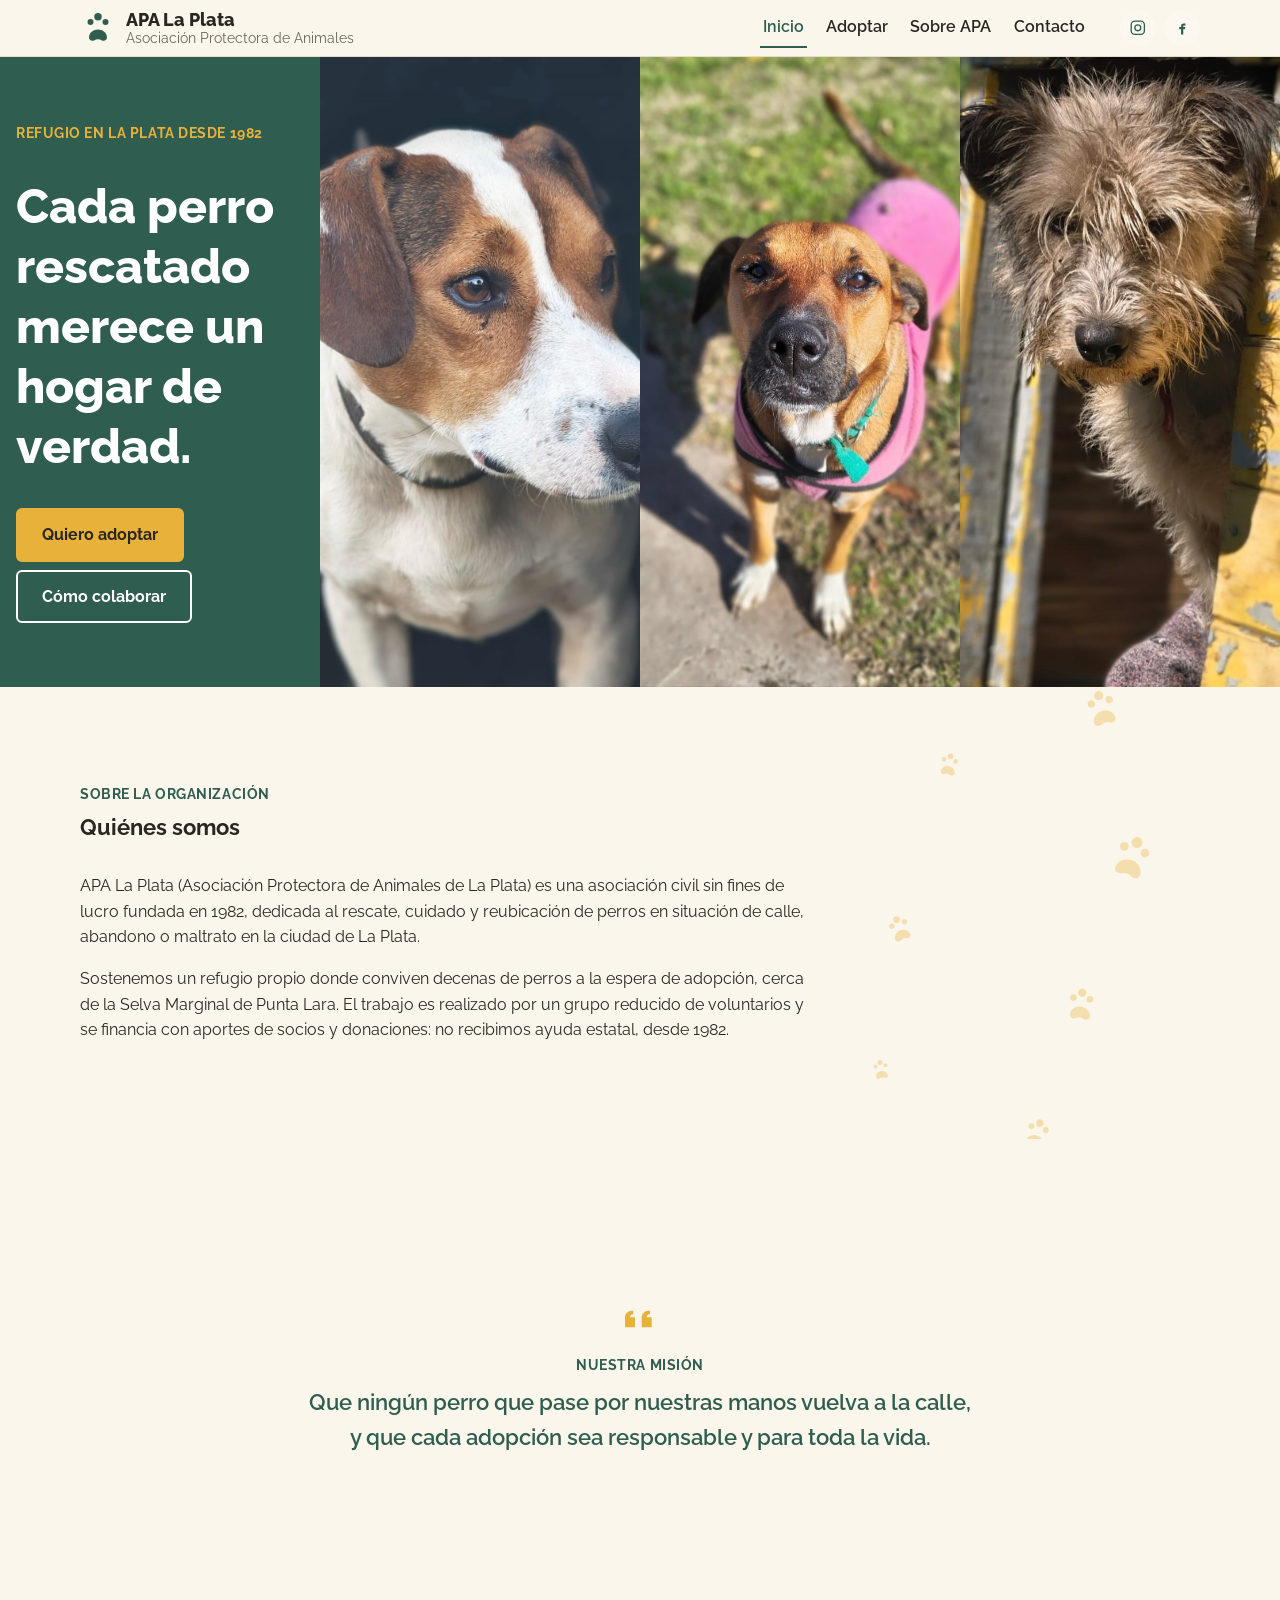
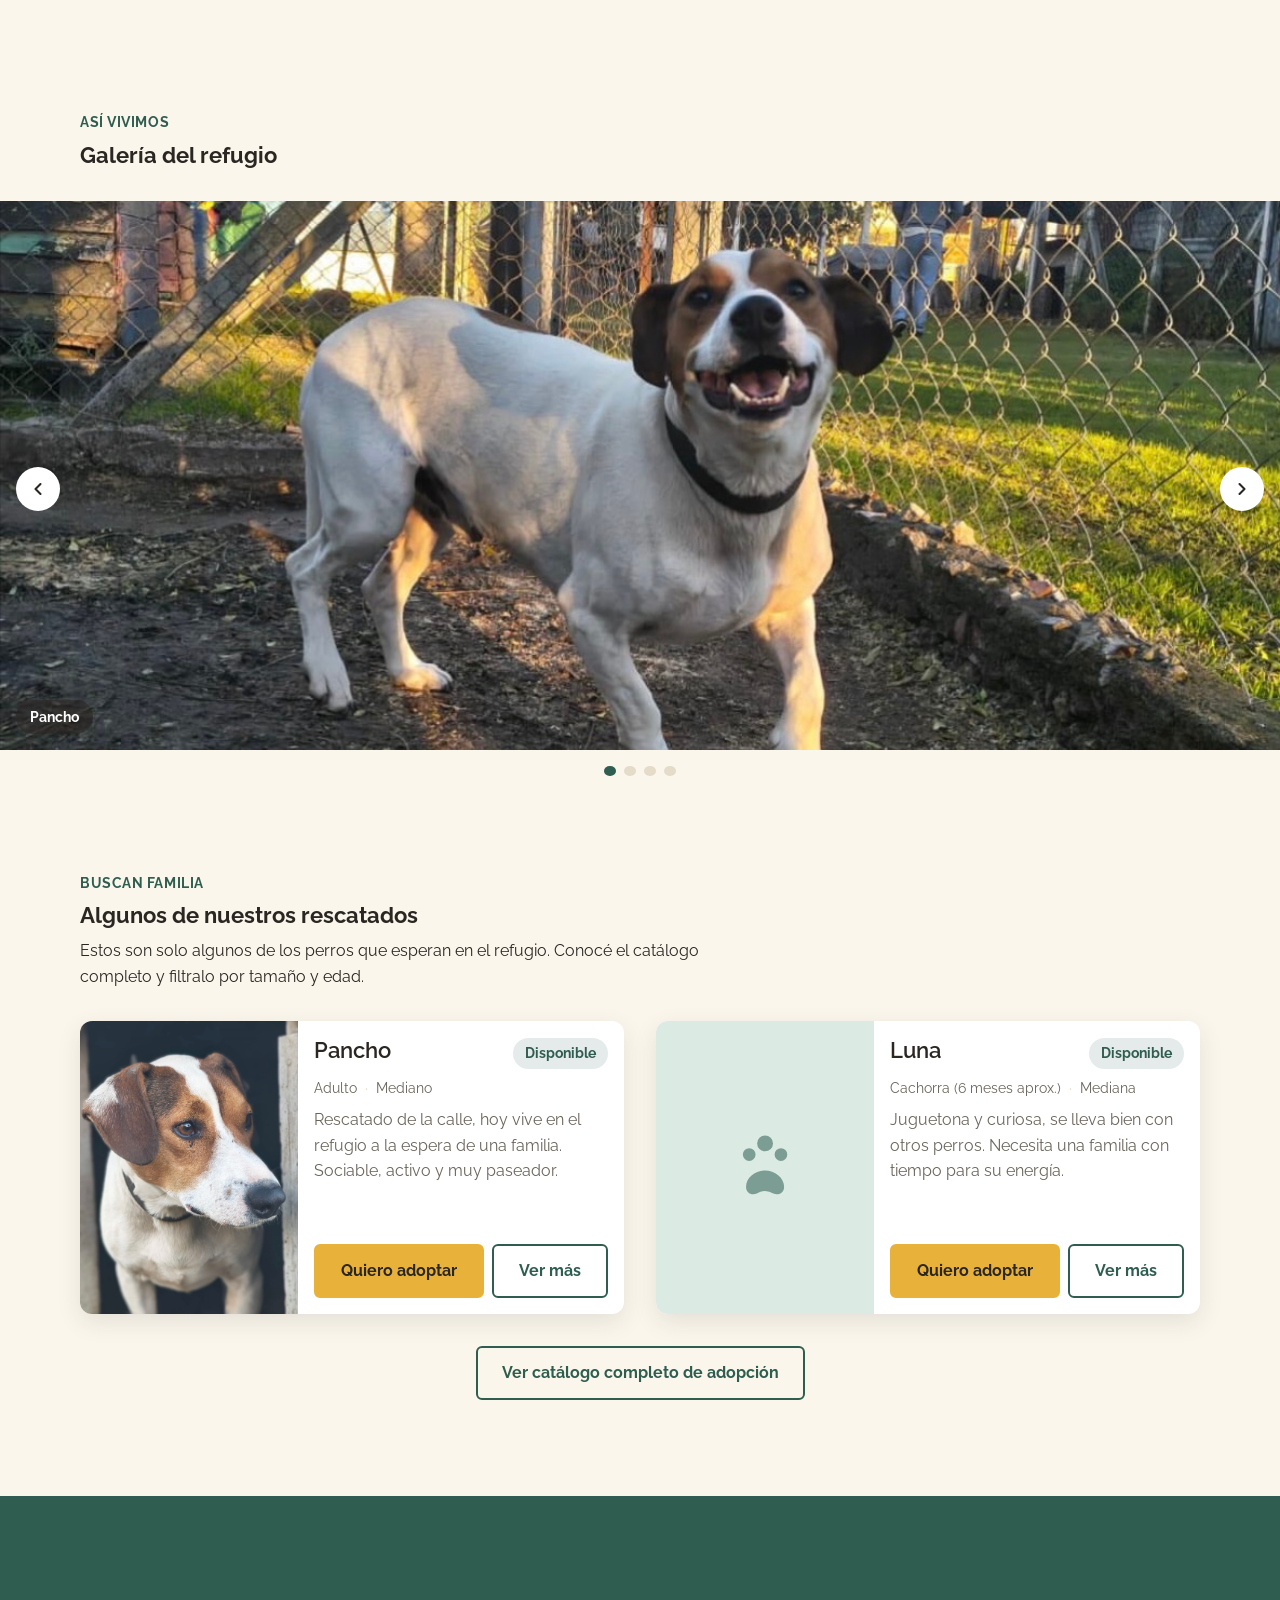
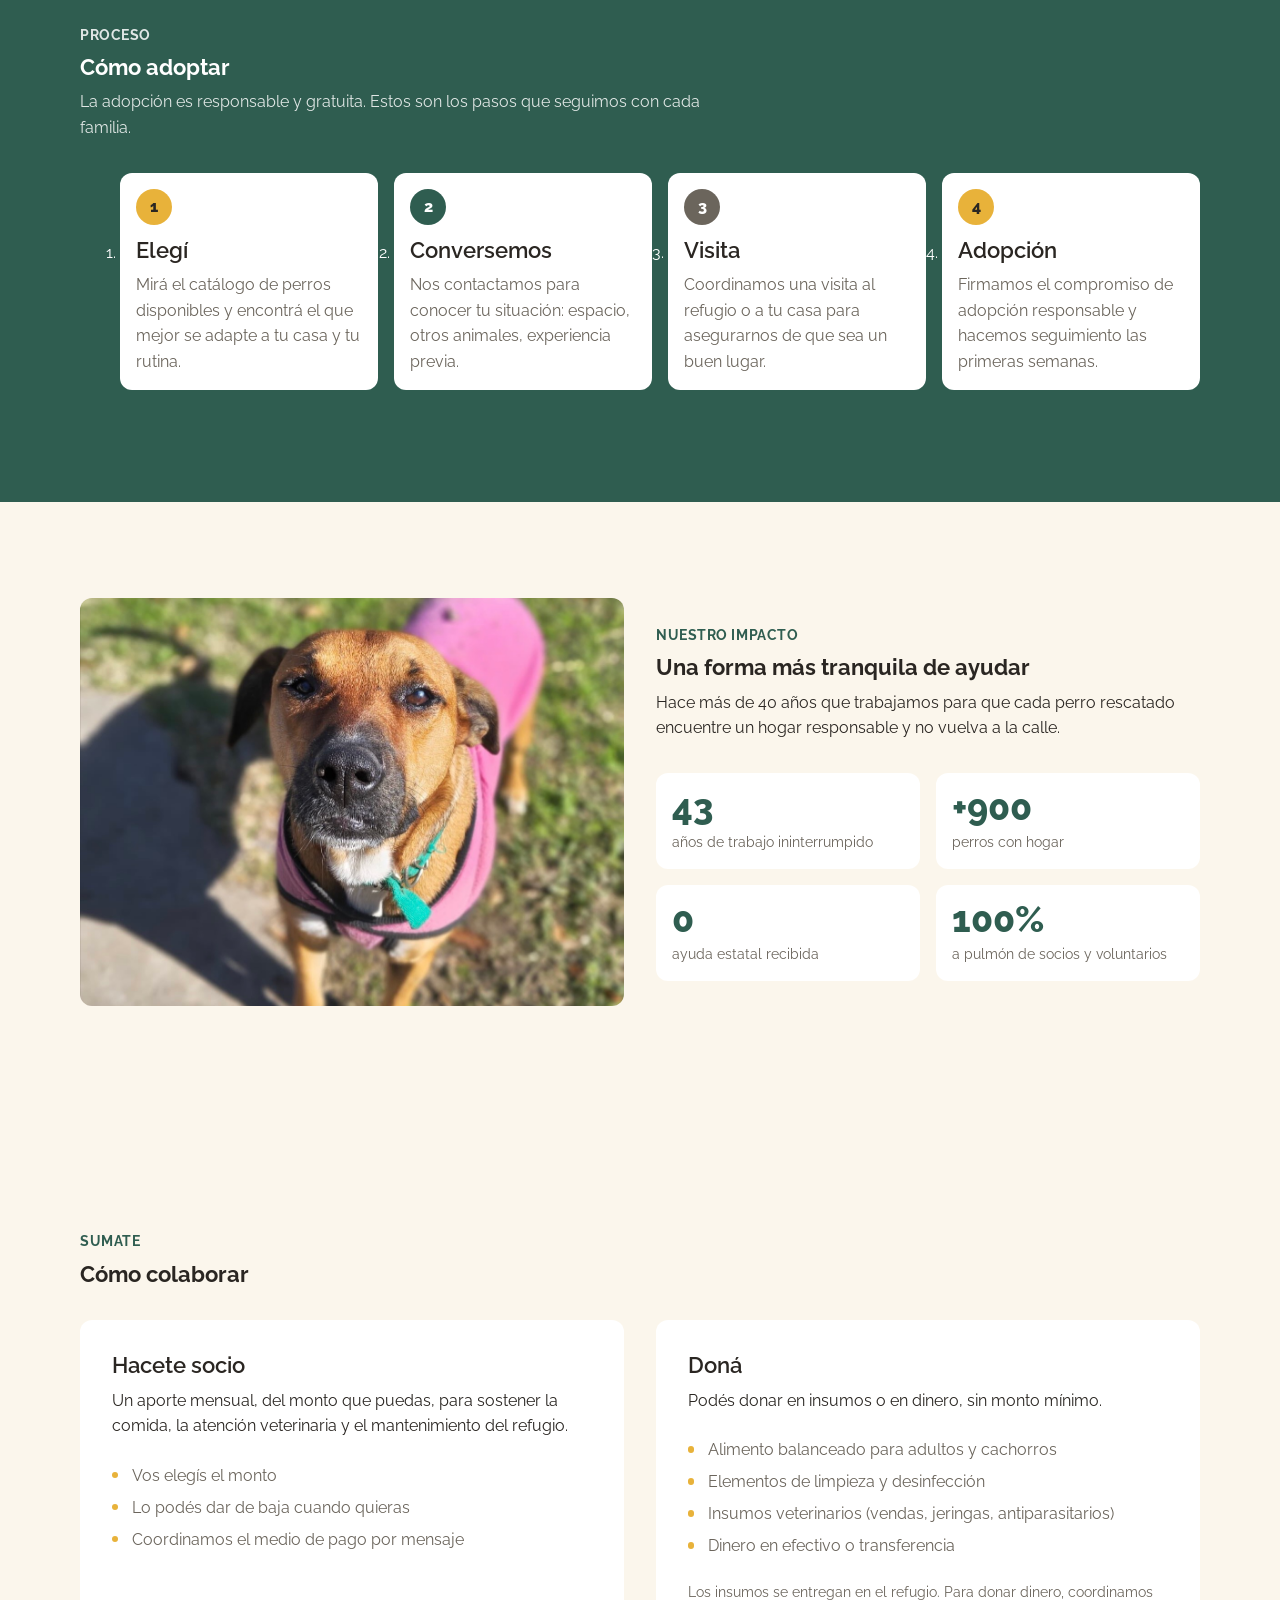
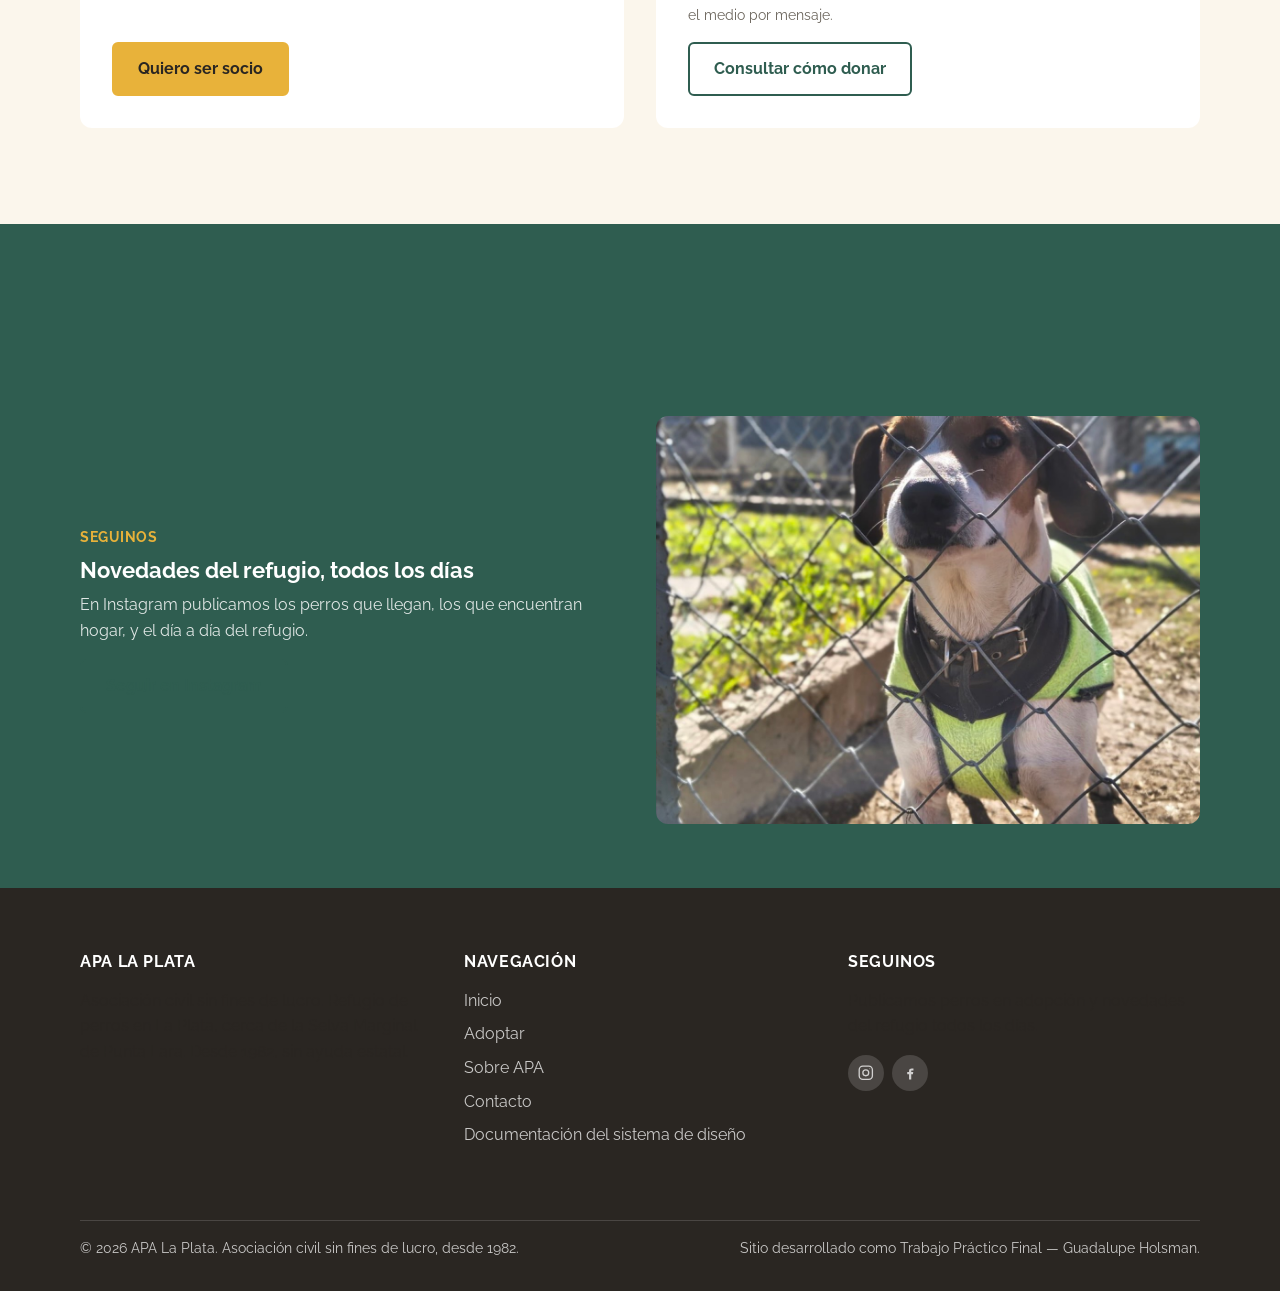
==== commit d1ea37e1: "Fondo verde a pleno ancho en la sección "Cómo adoptar" Convierte la sección de pasos en un bloque fu" ====
--- a/index.html
+++ b/index.html
@@ -222,30 +222,32 @@
   </section>
 
   <!-- Sección: Cómo adoptar (SeccionProceso) -->
-  <section class="contenedor">
-    <div class="seccion__encabezado reveal">
-      <p class="seccion__kicker">Proceso</p>
-      <h2>Cómo adoptar</h2>
-      <p>La adopción es responsable y gratuita. Estos son los pasos que seguimos con cada familia.</p>
-    </div>
-    <ol class="pasos">
-      <li class="pasos__item pasos__item--mostaza reveal">
-        <h3 class="pasos__titulo">Elegí</h3>
-        <p class="pasos__texto">Mirá el catálogo de perros disponibles y encontrá el que mejor se adapte a tu casa y tu rutina.</p>
-      </li>
-      <li class="pasos__item pasos__item--verde reveal reveal--retraso-1">
-        <h3 class="pasos__titulo">Conversemos</h3>
-        <p class="pasos__texto">Nos contactamos para conocer tu situación: espacio, otros animales, experiencia previa.</p>
-      </li>
-      <li class="pasos__item pasos__item--tostado reveal reveal--retraso-2">
-        <h3 class="pasos__titulo">Visita</h3>
-        <p class="pasos__texto">Coordinamos una visita al refugio o a tu casa para asegurarnos de que sea un buen lugar.</p>
-      </li>
-      <li class="pasos__item pasos__item--mostaza reveal reveal--retraso-3">
-        <h3 class="pasos__titulo">Adopción</h3>
-        <p class="pasos__texto">Firmamos el compromiso de adopción responsable y hacemos seguimiento las primeras semanas.</p>
-      </li>
-    </ol>
+  <section class="seccion-proceso">
+    <div class="contenedor">
+      <div class="seccion__encabezado reveal">
+        <p class="seccion__kicker">Proceso</p>
+        <h2>Cómo adoptar</h2>
+        <p>La adopción es responsable y gratuita. Estos son los pasos que seguimos con cada familia.</p>
+      </div>
+      <ol class="pasos">
+        <li class="pasos__item pasos__item--mostaza reveal">
+          <h3 class="pasos__titulo">Elegí</h3>
+          <p class="pasos__texto">Mirá el catálogo de perros disponibles y encontrá el que mejor se adapte a tu casa y tu rutina.</p>
+        </li>
+        <li class="pasos__item pasos__item--verde reveal reveal--retraso-1">
+          <h3 class="pasos__titulo">Conversemos</h3>
+          <p class="pasos__texto">Nos contactamos para conocer tu situación: espacio, otros animales, experiencia previa.</p>
+        </li>
+        <li class="pasos__item pasos__item--tostado reveal reveal--retraso-2">
+          <h3 class="pasos__titulo">Visita</h3>
+          <p class="pasos__texto">Coordinamos una visita al refugio o a tu casa para asegurarnos de que sea un buen lugar.</p>
+        </li>
+        <li class="pasos__item pasos__item--mostaza reveal reveal--retraso-3">
+          <h3 class="pasos__titulo">Adopción</h3>
+          <p class="pasos__texto">Firmamos el compromiso de adopción responsable y hacemos seguimiento las primeras semanas.</p>
+        </li>
+      </ol>
+    </div>
   </section>
 
   <!-- Sección: Nuestro impacto (DatoInstitucional + foto) -->
--- a/css/styles.css
+++ b/css/styles.css
@@ -116,12 +116,19 @@
 
 main > .contenedor,
 main > section.contenedor {
-  padding-block: var(--espacio-lg);
+  padding-block: calc(var(--espacio-lg) * 1.5);
 }
 
 main > .contenedor + .contenedor,
 main > section + section {
-  padding-top: 0;
+  padding-top: var(--espacio-lg);
+}
+
+@media (min-width: 1024px) {
+  main > .contenedor + .contenedor,
+  main > section + section {
+    padding-top: calc(var(--espacio-lg) * 2);
+  }
 }
 
 .grid-dos-columnas {
@@ -694,6 +701,16 @@
 /* ==========================================================================
    Cómo adoptar (pasos)
    ========================================================================== */
+.seccion-proceso {
+  background-color: var(--color-secundario);
+  color: var(--color-texto-inverso);
+  padding-bottom: calc(var(--espacio-lg) * 1.5);
+}
+
+.seccion-proceso .seccion__kicker { color: var(--color-primario); }
+.seccion-proceso h2 { color: var(--color-texto-inverso); }
+.seccion-proceso .seccion__encabezado p { color: rgba(255, 255, 255, 0.85); }
+
 .pasos {
   display: grid;
   grid-template-columns: 1fr;
@@ -729,7 +746,7 @@
 .pasos__item--verde::before { background-color: var(--color-secundario); }
 .pasos__item--tostado::before { background-color: var(--color-texto-suave); }
 
-.pasos__titulo { margin-top: var(--espacio-md); }
+.pasos__titulo { margin-top: var(--espacio-md); color: var(--color-texto); }
 
 .pasos__texto { color: var(--color-texto-suave); margin: 0; }
 
